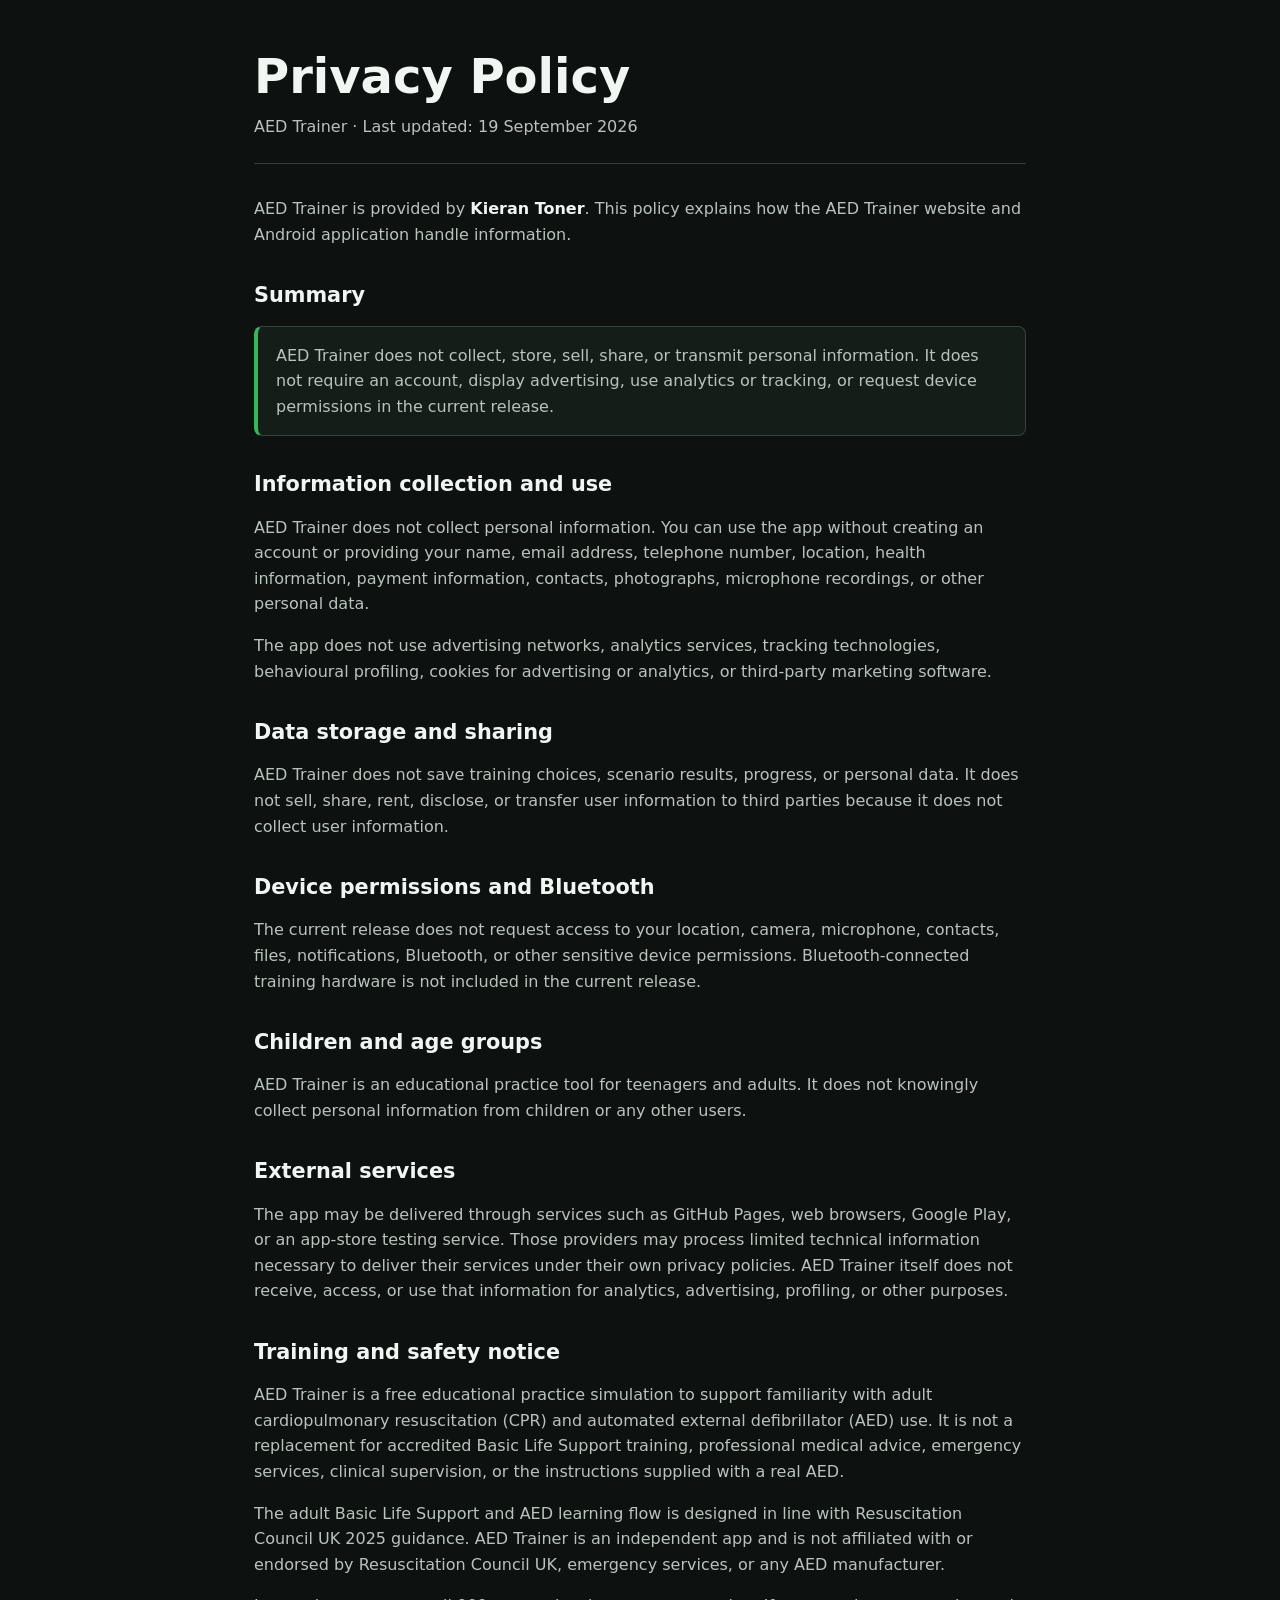
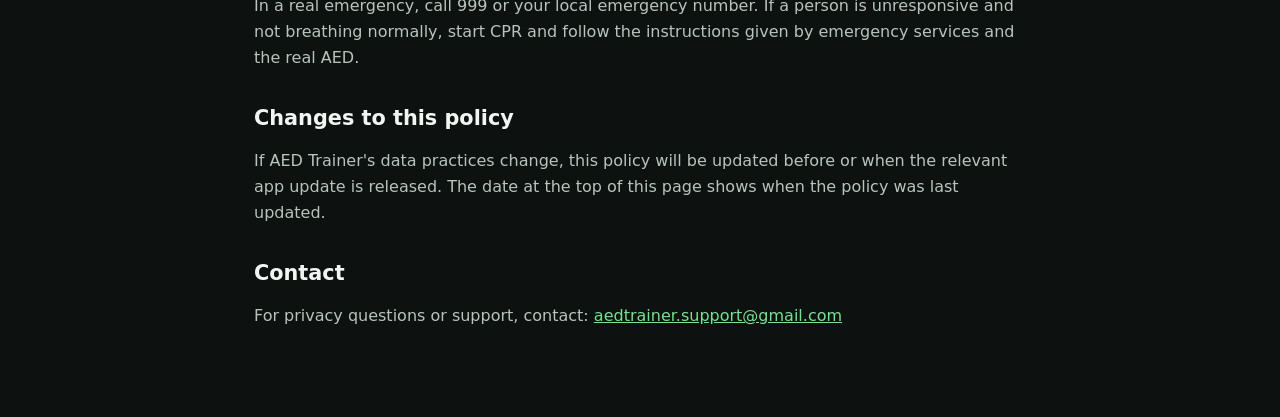
==== privacy.html @ 8c9e1533 "Add public privacy policy" ====
<!doctype html>
<html lang="en-GB">
<head>
  <meta charset="utf-8">
  <meta name="viewport" content="width=device-width, initial-scale=1">
  <meta name="robots" content="noindex">
  <title>Privacy Policy | AED Trainer</title>
  <style>
    :root {
      color-scheme: dark;
      --bg: #0d1210;
      --surface: #151d19;
      --border: #31443a;
      --text: #f1f6f2;
      --muted: #b8c4bb;
      --accent: #35b85a;
      --link: #79df93;
    }
    * { box-sizing: border-box; }
    body {
      margin: 0;
      font-family: system-ui, -apple-system, BlinkMacSystemFont, "Segoe UI", sans-serif;
      line-height: 1.6;
      color: var(--text);
      background: var(--bg);
    }
    main { max-width: 820px; margin: 0 auto; padding: 48px 24px 72px; }
    header { border-bottom: 1px solid var(--border); margin-bottom: 32px; padding-bottom: 24px; }
    h1, h2 { line-height: 1.2; }
    h1 { margin: 0 0 8px; font-size: clamp(2rem, 6vw, 3rem); }
    h2 { margin-top: 36px; font-size: 1.3rem; }
    p, li { color: var(--muted); }
    strong { color: var(--text); }
    a { color: var(--link); }
    .notice {
      border: 1px solid var(--border);
      border-left: 4px solid var(--accent);
      border-radius: 8px;
      padding: 16px 18px;
      background: var(--surface);
      color: var(--muted);
    }
    .meta { margin: 0; color: var(--muted); }
  </style>
</head>
<body>
  <main>
    <header>
      <h1>Privacy Policy</h1>
      <p class="meta">AED Trainer &middot; Last updated: 19 September 2026</p>
    </header>

    <p>AED Trainer is provided by <strong>Kieran Toner</strong>. This policy explains how the AED Trainer website and Android application handle information.</p>

    <section>
      <h2>Summary</h2>
      <div class="notice">
        AED Trainer does not collect, store, sell, share, or transmit personal information. It does not require an account, display advertising, use analytics or tracking, or request device permissions in the current release.
      </div>
    </section>

    <section>
      <h2>Information collection and use</h2>
      <p>AED Trainer does not collect personal information. You can use the app without creating an account or providing your name, email address, telephone number, location, health information, payment information, contacts, photographs, microphone recordings, or other personal data.</p>
      <p>The app does not use advertising networks, analytics services, tracking technologies, behavioural profiling, cookies for advertising or analytics, or third-party marketing software.</p>
    </section>

    <section>
      <h2>Data storage and sharing</h2>
      <p>AED Trainer does not save training choices, scenario results, progress, or personal data. It does not sell, share, rent, disclose, or transfer user information to third parties because it does not collect user information.</p>
    </section>

    <section>
      <h2>Device permissions and Bluetooth</h2>
      <p>The current release does not request access to your location, camera, microphone, contacts, files, notifications, Bluetooth, or other sensitive device permissions. Bluetooth-connected training hardware is not included in the current release.</p>
    </section>

    <section>
      <h2>Children and age groups</h2>
      <p>AED Trainer is an educational practice tool for teenagers and adults. It does not knowingly collect personal information from children or any other users.</p>
    </section>

    <section>
      <h2>External services</h2>
      <p>The app may be delivered through services such as GitHub Pages, web browsers, Google Play, or an app-store testing service. Those providers may process limited technical information necessary to deliver their services under their own privacy policies. AED Trainer itself does not receive, access, or use that information for analytics, advertising, profiling, or other purposes.</p>
    </section>

    <section>
      <h2>Training and safety notice</h2>
      <p>AED Trainer is a free educational practice simulation to support familiarity with adult cardiopulmonary resuscitation (CPR) and automated external defibrillator (AED) use. It is not a replacement for accredited Basic Life Support training, professional medical advice, emergency services, clinical supervision, or the instructions supplied with a real AED.</p>
      <p>The adult Basic Life Support and AED learning flow is designed in line with Resuscitation Council UK 2025 guidance. AED Trainer is an independent app and is not affiliated with or endorsed by Resuscitation Council UK, emergency services, or any AED manufacturer.</p>
      <p>In a real emergency, call 999 or your local emergency number. If a person is unresponsive and not breathing normally, start CPR and follow the instructions given by emergency services and the real AED.</p>
    </section>

    <section>
      <h2>Changes to this policy</h2>
      <p>If AED Trainer's data practices change, this policy will be updated before or when the relevant app update is released. The date at the top of this page shows when the policy was last updated.</p>
    </section>

    <section>
      <h2>Contact</h2>
      <p>For privacy questions or support, contact: <a href="mailto:aedtrainer.support@gmail.com">aedtrainer.support@gmail.com</a></p>
    </section>
  </main>
</body>
</html>
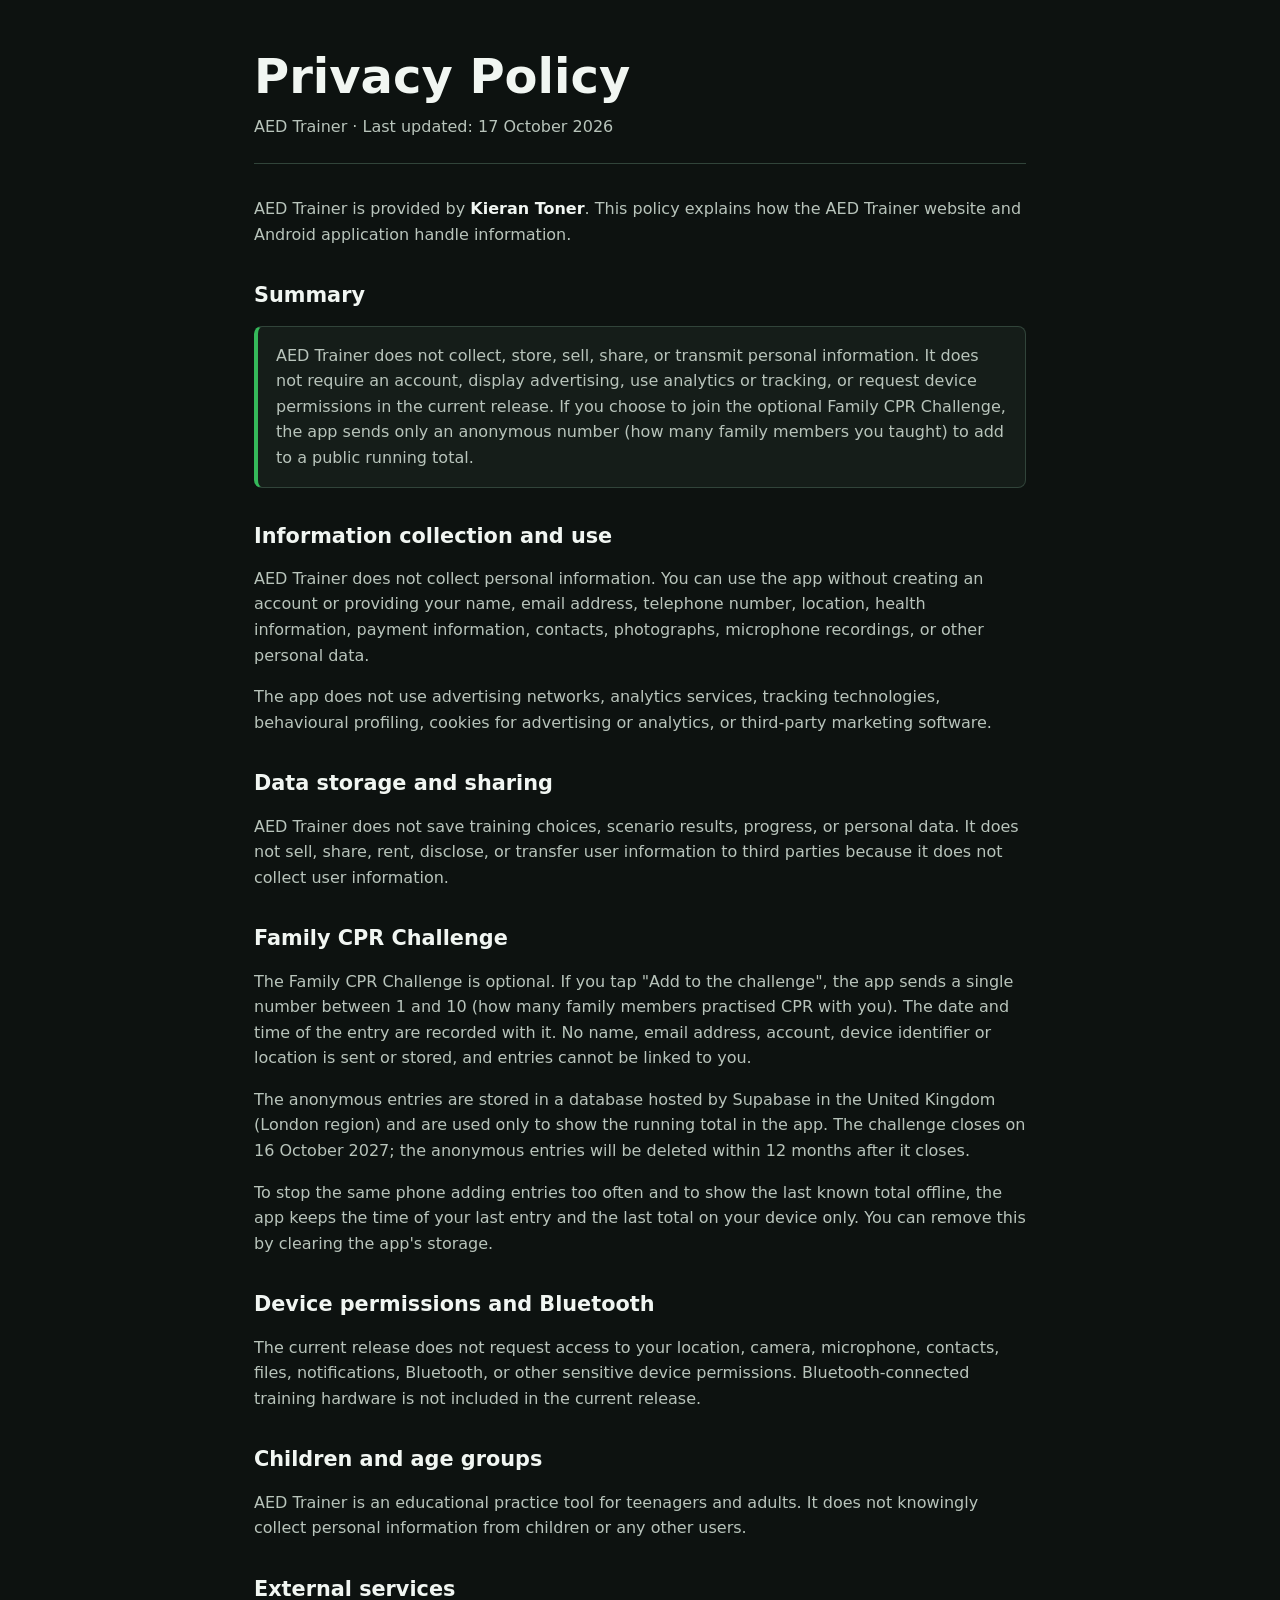
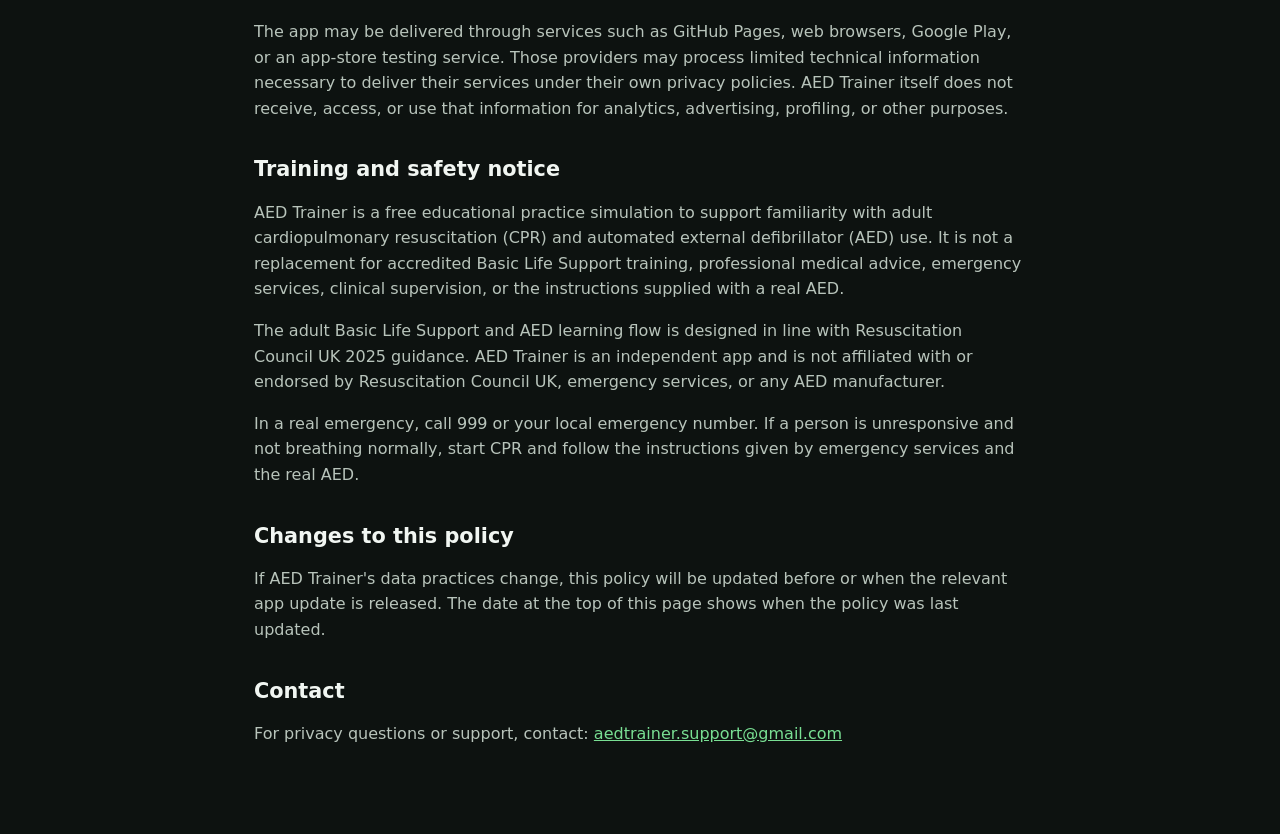
==== commit 167dd2bf: "Family CPR Challenge counter (Supabase) and privacy policy update" ====
--- a/privacy.html
+++ b/privacy.html
@@ -47,7 +47,7 @@
   <main>
     <header>
       <h1>Privacy Policy</h1>
-      <p class="meta">AED Trainer &middot; Last updated: 19 September 2026</p>
+      <p class="meta">AED Trainer &middot; Last updated: 17 October 2026</p>
     </header>
 
     <p>AED Trainer is provided by <strong>Kieran Toner</strong>. This policy explains how the AED Trainer website and Android application handle information.</p>
@@ -55,7 +55,7 @@
     <section>
       <h2>Summary</h2>
       <div class="notice">
-        AED Trainer does not collect, store, sell, share, or transmit personal information. It does not require an account, display advertising, use analytics or tracking, or request device permissions in the current release.
+        AED Trainer does not collect, store, sell, share, or transmit personal information. It does not require an account, display advertising, use analytics or tracking, or request device permissions in the current release. If you choose to join the optional Family CPR Challenge, the app sends only an anonymous number (how many family members you taught) to add to a public running total.
       </div>
     </section>
 
@@ -68,6 +68,10 @@
     <section>
       <h2>Data storage and sharing</h2>
       <p>AED Trainer does not save training choices, scenario results, progress, or personal data. It does not sell, share, rent, disclose, or transfer user information to third parties because it does not collect user information.</p>
+      <h2>Family CPR Challenge</h2>
+      <p>The Family CPR Challenge is optional. If you tap "Add to the challenge", the app sends a single number between 1 and 10 (how many family members practised CPR with you). The date and time of the entry are recorded with it. No name, email address, account, device identifier or location is sent or stored, and entries cannot be linked to you.</p>
+      <p>The anonymous entries are stored in a database hosted by Supabase in the United Kingdom (London region) and are used only to show the running total in the app. The challenge closes on 16 October 2027; the anonymous entries will be deleted within 12 months after it closes.</p>
+      <p>To stop the same phone adding entries too often and to show the last known total offline, the app keeps the time of your last entry and the last total on your device only. You can remove this by clearing the app's storage.</p>
     </section>
 
     <section>
